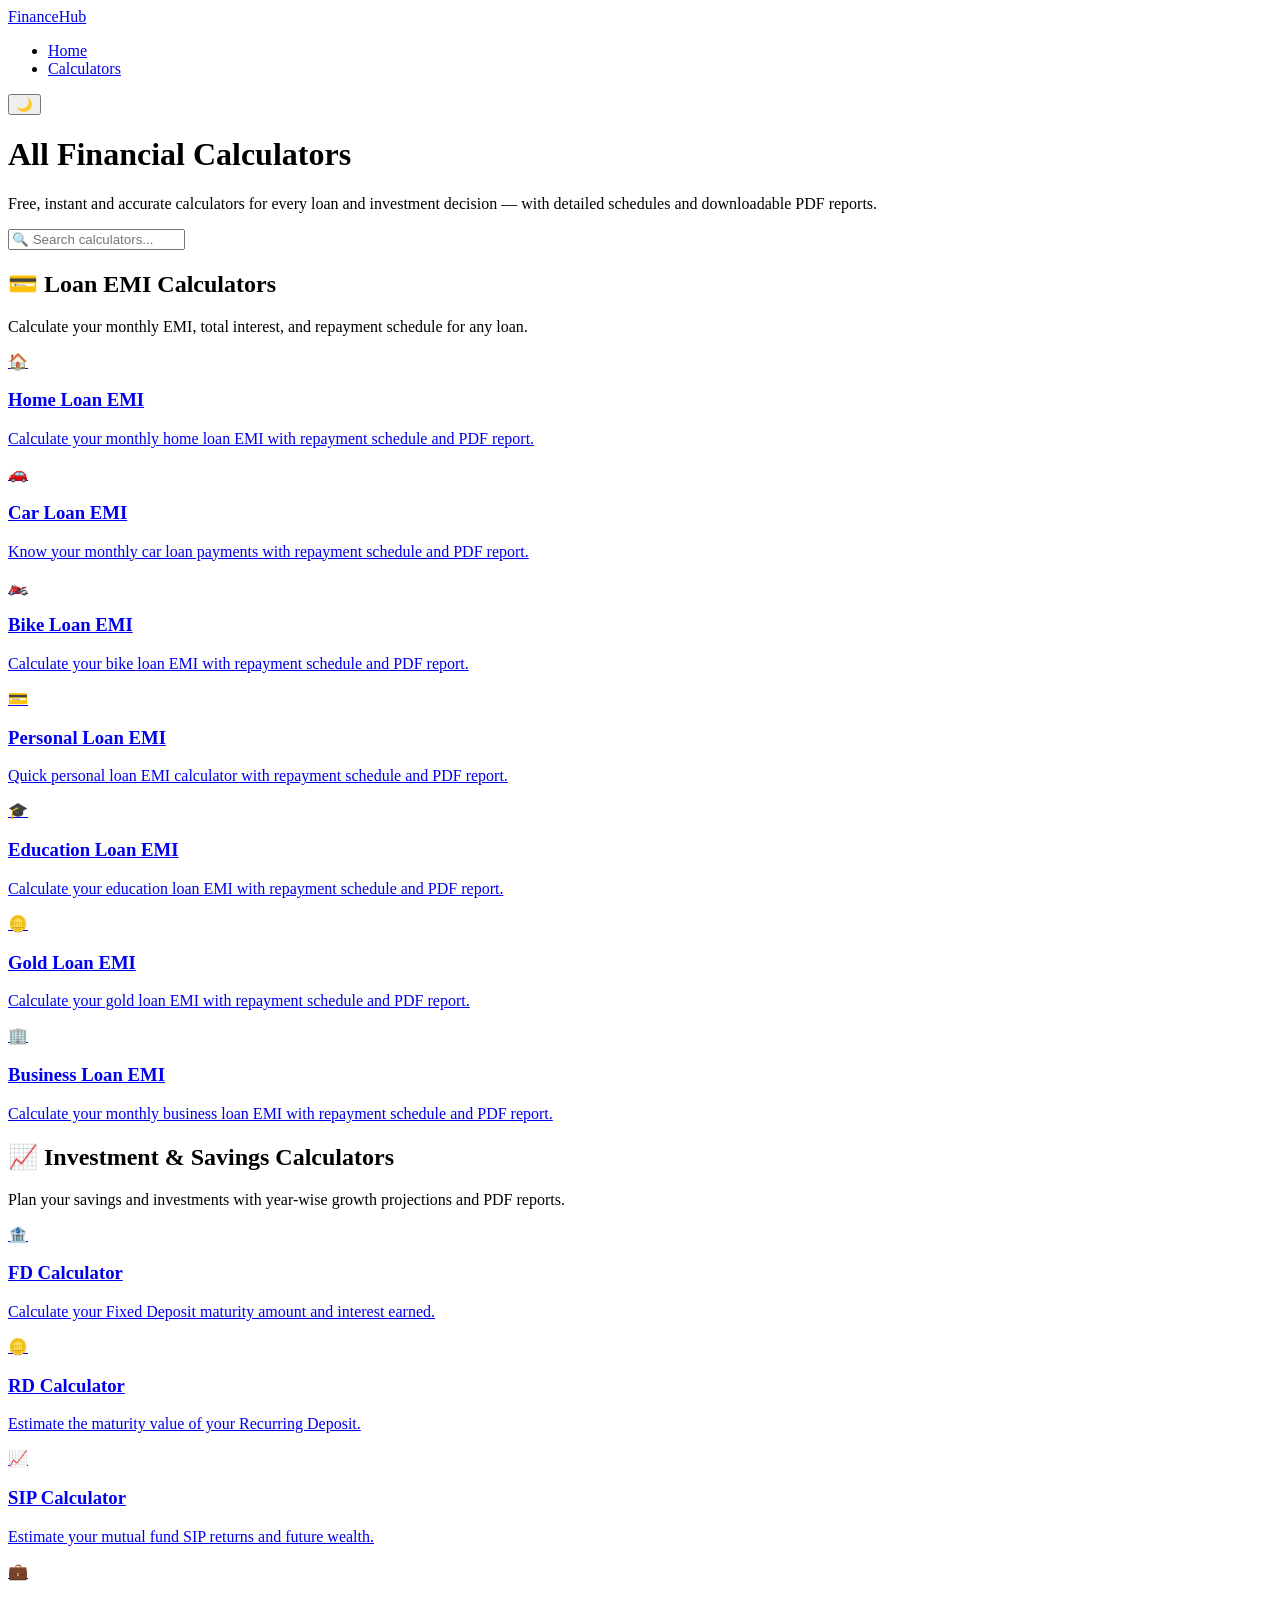
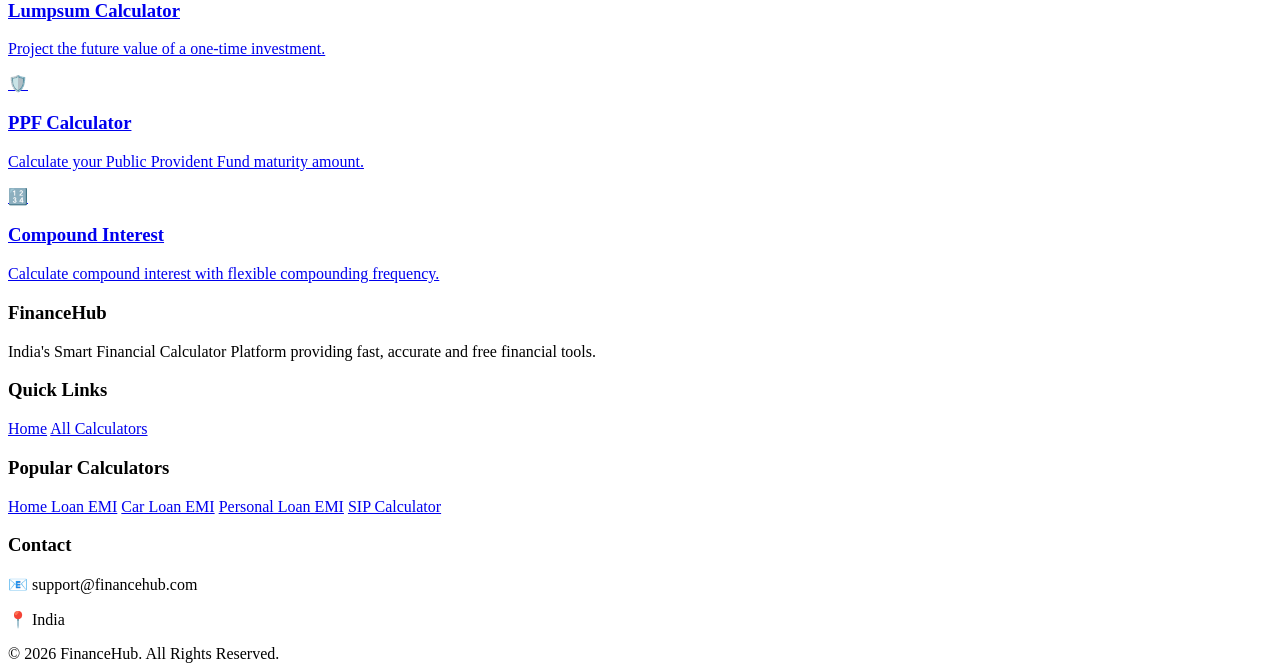
==== calculators.html @ 059f10df "Add files via upload" ====
<!DOCTYPE html>
<html lang="en">

<head>
    <meta charset="UTF-8">
    <meta name="viewport" content="width=device-width, initial-scale=1.0">

    <title>All Financial Calculators | FinanceHub</title>
    <meta name="description" content="Browse all FinanceHub calculators — loan EMI calculators and investment calculators like FD, RD, SIP, Lumpsum, PPF and Compound Interest.">

    <link rel="stylesheet" href="css/style.css">
</head>

<body>

    <!-- =========================================
         NAVIGATION
    ========================================== -->
    <nav class="navbar">
        <div class="nav-container">
            <a href="index.html" class="logo">Finance<span>Hub</span></a>
            <ul class="nav-links">
                <li><a href="index.html">Home</a></li>
                <li><a href="calculators.html">Calculators</a></li>
            </ul>
            <button id="themeToggle" class="theme-btn" aria-label="Toggle dark mode">🌙</button>
        </div>
    </nav>

    <main>

        <div class="calculator-directory">

            <div class="directory-header">
                <h1>All Financial Calculators</h1>
                <p>Free, instant and accurate calculators for every loan and investment decision — with detailed schedules and downloadable PDF reports.</p>
            </div>

            <div class="search-container">
                <input type="text" id="calculatorSearch" placeholder="🔍 Search calculators...">
            </div>

            <!-- LOAN CALCULATORS -->
            <div class="category-heading">
                <h2>💳 Loan EMI Calculators</h2>
                <p>Calculate your monthly EMI, total interest, and repayment schedule for any loan.</p>
            </div>

            <div class="calculator-grid">

                <a class="calculator-card directory-card glass-card" data-name="home loan emi calculator" href="calculators/home-loan.html">
                    <div class="icon">🏠</div>
                    <h3>Home Loan EMI</h3>
                    <p>Calculate your monthly home loan EMI with repayment schedule and PDF report.</p>
                </a>

                <a class="calculator-card directory-card glass-card" data-name="car loan emi calculator" href="calculators/car-loan.html">
                    <div class="icon">🚗</div>
                    <h3>Car Loan EMI</h3>
                    <p>Know your monthly car loan payments with repayment schedule and PDF report.</p>
                </a>

                <a class="calculator-card directory-card glass-card" data-name="bike loan emi calculator" href="calculators/bike-loan.html">
                    <div class="icon">🏍️</div>
                    <h3>Bike Loan EMI</h3>
                    <p>Calculate your bike loan EMI with repayment schedule and PDF report.</p>
                </a>

                <a class="calculator-card directory-card glass-card" data-name="personal loan emi calculator" href="calculators/personal-loan.html">
                    <div class="icon">💳</div>
                    <h3>Personal Loan EMI</h3>
                    <p>Quick personal loan EMI calculator with repayment schedule and PDF report.</p>
                </a>

                <a class="calculator-card directory-card glass-card" data-name="education loan emi calculator" href="calculators/education-loan.html">
                    <div class="icon">🎓</div>
                    <h3>Education Loan EMI</h3>
                    <p>Calculate your education loan EMI with repayment schedule and PDF report.</p>
                </a>

                <a class="calculator-card directory-card glass-card" data-name="gold loan emi calculator" href="calculators/gold-loan.html">
                    <div class="icon">🪙</div>
                    <h3>Gold Loan EMI</h3>
                    <p>Calculate your gold loan EMI with repayment schedule and PDF report.</p>
                </a>

                <a class="calculator-card directory-card glass-card" data-name="business loan emi calculator" href="calculators/business-loan.html">
                    <div class="icon">🏢</div>
                    <h3>Business Loan EMI</h3>
                    <p>Calculate your monthly business loan EMI with repayment schedule and PDF report.</p>
                </a>

            </div>

            <!-- INVESTMENT CALCULATORS -->
            <div class="category-heading">
                <h2>📈 Investment & Savings Calculators</h2>
                <p>Plan your savings and investments with year-wise growth projections and PDF reports.</p>
            </div>

            <div class="calculator-grid">

                <a class="calculator-card directory-card glass-card" data-name="fd calculator fixed deposit" href="calculators/fd-calculator.html">
                    <div class="icon">🏦</div>
                    <h3>FD Calculator</h3>
                    <p>Calculate your Fixed Deposit maturity amount and interest earned.</p>
                </a>

                <a class="calculator-card directory-card glass-card" data-name="rd calculator recurring deposit" href="calculators/rd-calculator.html">
                    <div class="icon">🪙</div>
                    <h3>RD Calculator</h3>
                    <p>Estimate the maturity value of your Recurring Deposit.</p>
                </a>

                <a class="calculator-card directory-card glass-card" data-name="sip calculator mutual fund" href="calculators/sip-calculator.html">
                    <div class="icon">📈</div>
                    <h3>SIP Calculator</h3>
                    <p>Estimate your mutual fund SIP returns and future wealth.</p>
                </a>

                <a class="calculator-card directory-card glass-card" data-name="lumpsum calculator investment" href="calculators/lumpsum-calculator.html">
                    <div class="icon">💼</div>
                    <h3>Lumpsum Calculator</h3>
                    <p>Project the future value of a one-time investment.</p>
                </a>

                <a class="calculator-card directory-card glass-card" data-name="ppf calculator public provident fund" href="calculators/ppf-calculator.html">
                    <div class="icon">🛡️</div>
                    <h3>PPF Calculator</h3>
                    <p>Calculate your Public Provident Fund maturity amount.</p>
                </a>

                <a class="calculator-card directory-card glass-card" data-name="compound interest calculator" href="calculators/compound-interest-calculator.html">
                    <div class="icon">🔢</div>
                    <h3>Compound Interest</h3>
                    <p>Calculate compound interest with flexible compounding frequency.</p>
                </a>

            </div>

        </div>

    </main>

    <!-- =========================================
         FOOTER
    ========================================== -->
    <footer class="footer">

        <div class="footer-grid">

            <div class="footer-column">
                <h3>FinanceHub</h3>
                <p>
                    India's Smart Financial Calculator Platform providing fast,
                    accurate and free financial tools.
                </p>
            </div>

            <div class="footer-column">
                <h3>Quick Links</h3>

                <a href="index.html">Home</a>
                <a href="calculators.html">All Calculators</a>
            </div>

            <div class="footer-column">
                <h3>Popular Calculators</h3>

                <a href="calculators/home-loan.html">Home Loan EMI</a>
                <a href="calculators/car-loan.html">Car Loan EMI</a>
                <a href="calculators/personal-loan.html">Personal Loan EMI</a>
                <a href="calculators/sip-calculator.html">SIP Calculator</a>
            </div>

            <div class="footer-column">
                <h3>Contact</h3>

                <p>📧 support@financehub.com</p>
                <p>📍 India</p>
            </div>

        </div>

        <div class="footer-bottom">
            © 2026 FinanceHub. All Rights Reserved.
        </div>

    </footer>
    <script src="js/homepage.js"></script>
    <script src="js/search.js"></script>
    <script src="js/theme.js"></script>
</body>

</html>
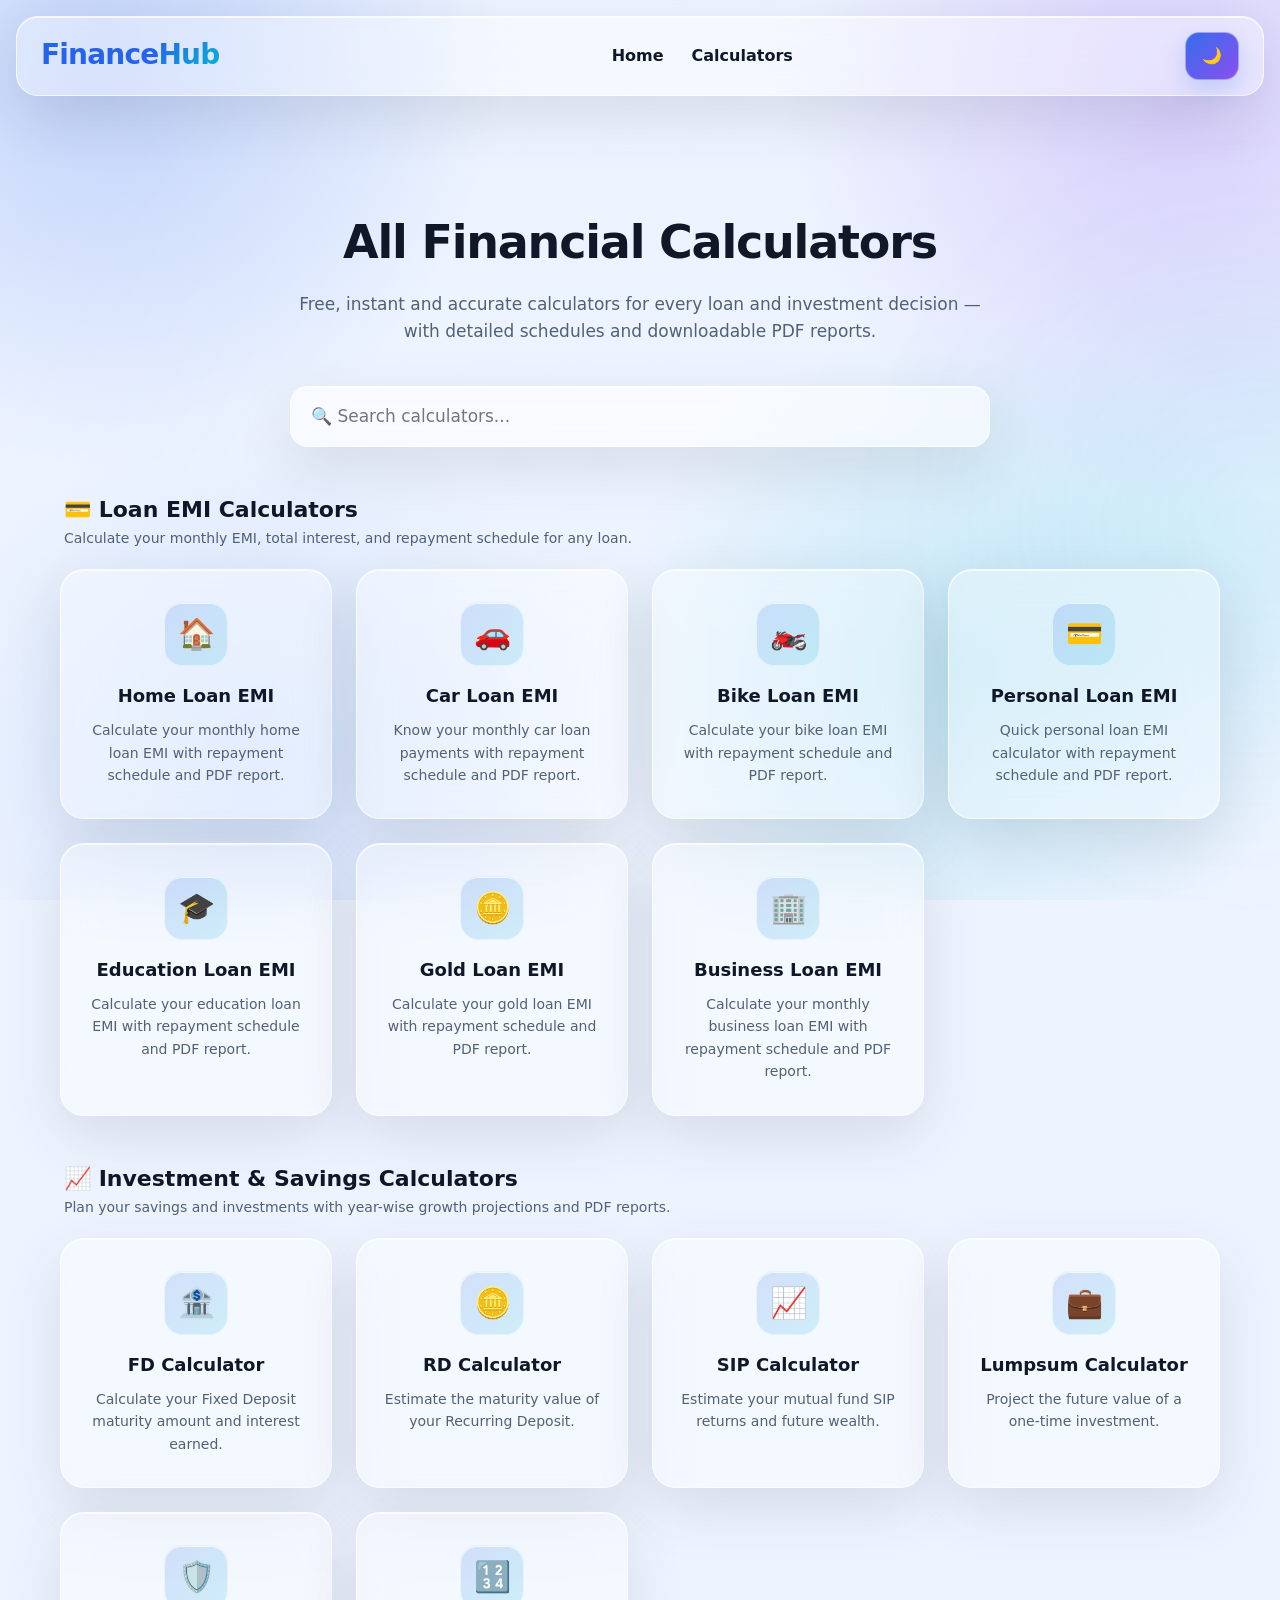
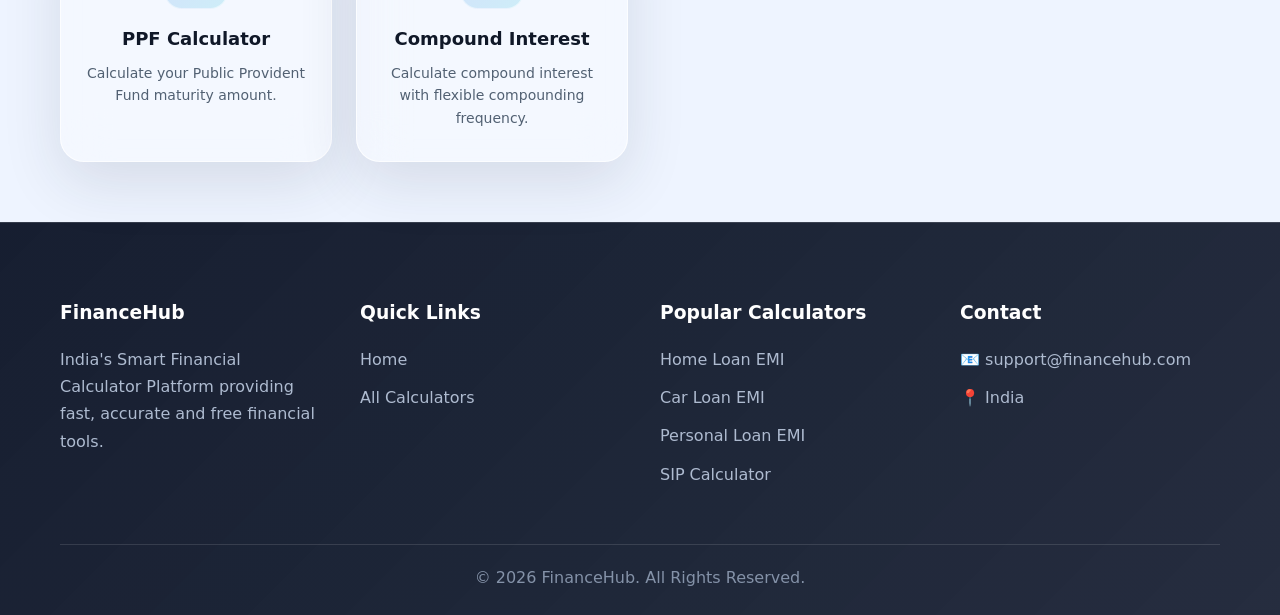
==== commit e29d0f45: "Include Google Ads script in calculators.html Added Google Ads script for monetization." ====
--- a/calculators.html
+++ b/calculators.html
@@ -2,6 +2,8 @@
 <html lang="en">
 
 <head>
+    <script async src="https://pagead2.googlesyndication.com/pagead/js/adsbygoogle.js?client=ca-pub-7634598987290374"
+     crossorigin="anonymous"></script>
     <meta charset="UTF-8">
     <meta name="viewport" content="width=device-width, initial-scale=1.0">
 
--- a/css/style.css
+++ b/css/style.css
@@ -0,0 +1,2076 @@
+/* =========================================================
+   FinanceHub — Complete Liquid Glass Design System
+   Replace your existing css/style.css with this file.
+   ========================================================= */
+
+/* =========================
+   1. Design Tokens
+   ========================= */
+:root {
+    --bg-color: #eef4ff;
+    --bg-secondary: #e5efff;
+
+    --text-color: #101828;
+    --text-primary: #101828;
+    --text-secondary: #526173;
+    --muted-text: #667085;
+
+    --card-color: rgba(255, 255, 255, 0.42);
+    --card-strong: rgba(255, 255, 255, 0.62);
+    --card-soft: rgba(255, 255, 255, 0.28);
+
+    --glass-bg: rgba(255, 255, 255, 0.34);
+    --glass-bg-strong: rgba(255, 255, 255, 0.58);
+    --glass-border: rgba(255, 255, 255, 0.72);
+
+    --primary-color: #2563eb;
+    --primary: #2563eb;
+    --primary-hover: #1d4ed8;
+    --secondary: #06b6d4;
+    --accent: #7c3aed;
+
+    --border-color: rgba(148, 163, 184, 0.24);
+
+    --bs-color:
+        0 20px 60px rgba(31, 41, 55, 0.10),
+        inset 0 1px 0 rgba(255, 255, 255, 0.70);
+
+    --glass-shadow:
+        0 20px 60px rgba(31, 41, 55, 0.12),
+        inset 0 1px 0 rgba(255, 255, 255, 0.70);
+
+    --glass-blur: blur(24px);
+
+    --radius-sm: 12px;
+    --radius-md: 18px;
+    --radius: 24px;
+    --radius-lg: 32px;
+
+    --container-width: 1200px;
+    --transition: 0.3s ease;
+}
+
+/* =========================
+   2. Dark Theme
+   Works with .dark on body/root
+   ========================= */
+.dark {
+    --bg-color: #070b17;
+    --bg-secondary: #0d1425;
+
+    --text-color: #f8fafc;
+    --text-primary: #f8fafc;
+    --text-secondary: #c4cedd;
+    --muted-text: #98a6ba;
+
+    --card-color: rgba(20, 28, 47, 0.54);
+    --card-strong: rgba(30, 41, 67, 0.70);
+    --card-soft: rgba(30, 41, 67, 0.42);
+
+    --glass-bg: rgba(24, 34, 56, 0.48);
+    --glass-bg-strong: rgba(31, 43, 70, 0.68);
+    --glass-border: rgba(148, 163, 184, 0.20);
+
+    --border-color: rgba(148, 163, 184, 0.20);
+
+    --bs-color:
+        0 24px 70px rgba(0, 0, 0, 0.34),
+        inset 0 1px 0 rgba(255, 255, 255, 0.06);
+
+    --glass-shadow:
+        0 24px 70px rgba(0, 0, 0, 0.34),
+        inset 0 1px 0 rgba(255, 255, 255, 0.06);
+}
+
+/* =========================
+   3. Reset
+   ========================= */
+* {
+    margin: 0;
+    padding: 0;
+    box-sizing: border-box;
+}
+
+html {
+    scroll-behavior: smooth;
+}
+
+body {
+    min-height: 100vh;
+    overflow-x: hidden;
+    color: var(--text-color);
+    font-family: Inter, ui-sans-serif, system-ui, -apple-system, BlinkMacSystemFont,
+        "Segoe UI", sans-serif;
+    line-height: 1.6;
+
+    background:
+        radial-gradient(circle at 8% 8%, rgba(37, 99, 235, 0.24), transparent 28%),
+        radial-gradient(circle at 92% 12%, rgba(124, 58, 237, 0.20), transparent 28%),
+        radial-gradient(circle at 75% 75%, rgba(6, 182, 212, 0.18), transparent 30%),
+        radial-gradient(circle at 20% 85%, rgba(59, 130, 246, 0.14), transparent 28%),
+        var(--bg-color);
+
+    background-attachment: fixed;
+    transition:
+        background 0.4s ease,
+        color 0.3s ease;
+}
+
+body::before {
+    content: "";
+    position: fixed;
+    inset: 0;
+    z-index: -2;
+    pointer-events: none;
+    background:
+        linear-gradient(
+            120deg,
+            rgba(255, 255, 255, 0.08),
+            transparent 35%,
+            rgba(255, 255, 255, 0.05)
+        );
+}
+
+body::after {
+    content: "";
+    position: fixed;
+    width: 420px;
+    height: 420px;
+    right: -180px;
+    top: 35%;
+    z-index: -1;
+    pointer-events: none;
+    border-radius: 50%;
+    background: rgba(6, 182, 212, 0.10);
+    filter: blur(100px);
+}
+
+/* =========================
+   4. Shared Glass Utility
+   ========================= */
+.glass,
+.navbar,
+.card,
+.feature-card,
+.stat-card,
+.testimonial-card,
+.content,
+.bank,
+.calculator-form,
+.result-card,
+.result-box,
+.calculator-card,
+.schedule-section,
+.faq-item {
+    background: var(--glass-bg);
+    border: 1px solid var(--glass-border);
+    box-shadow: var(--glass-shadow);
+    backdrop-filter: var(--glass-blur);
+    -webkit-backdrop-filter: var(--glass-blur);
+}
+
+.glass {
+    border-radius: var(--radius);
+}
+
+a,
+button,
+input,
+select {
+    font: inherit;
+}
+
+button {
+    cursor: pointer;
+}
+
+::selection {
+    background: rgba(37, 99, 235, 0.25);
+}
+
+/* =========================
+   5. Navigation
+   ========================= */
+.navbar {
+    position: sticky;
+    top: 16px;
+    z-index: 1000;
+
+    width: min(calc(100% - 32px), 1400px);
+    margin: 16px auto 0;
+    padding: 15px 24px;
+
+    display: flex;
+    align-items: center;
+    justify-content: space-between;
+    gap: 24px;
+
+    border-radius: 22px;
+}
+
+.logo {
+    color: var(--primary-color);
+    font-size: 28px;
+    font-weight: 800;
+    letter-spacing: -0.8px;
+    text-decoration: none;
+    white-space: nowrap;
+}
+
+.menu {
+    display: flex;
+    align-items: center;
+    gap: 28px;
+    list-style: none;
+}
+
+.menu a {
+    position: relative;
+    color: var(--text-color);
+    text-decoration: none;
+    font-weight: 600;
+    transition: color var(--transition);
+}
+
+.menu a::after {
+    content: "";
+    position: absolute;
+    left: 0;
+    bottom: -6px;
+    width: 0;
+    height: 2px;
+    border-radius: 10px;
+    background: linear-gradient(90deg, var(--primary), var(--secondary));
+    transition: width var(--transition);
+}
+
+.menu a:hover {
+    color: var(--primary);
+}
+
+.menu a:hover::after {
+    width: 100%;
+}
+
+.theme-btn {
+    border: 1px solid rgba(255, 255, 255, 0.42);
+    border-radius: 14px;
+    padding: 10px 16px;
+
+    color: #fff;
+    background: linear-gradient(
+        135deg,
+        rgba(37, 99, 235, 0.92),
+        rgba(124, 58, 237, 0.88)
+    );
+
+    box-shadow: 0 10px 25px rgba(37, 99, 235, 0.20);
+    transition:
+        transform var(--transition),
+        box-shadow var(--transition);
+}
+
+.theme-btn:hover {
+    transform: translateY(-2px);
+    box-shadow: 0 14px 30px rgba(37, 99, 235, 0.28);
+}
+
+/* =========================
+   6. Hero
+   ========================= */
+.hero {
+    position: relative;
+    min-height: 90vh;
+    padding: 80px 24px;
+
+    display: flex;
+    align-items: center;
+    justify-content: center;
+    text-align: center;
+
+    overflow: hidden;
+}
+
+.hero-content {
+    position: relative;
+    z-index: 3;
+    width: min(900px, 100%);
+}
+
+.hero h1 {
+    margin-bottom: 22px;
+    font-size: clamp(42px, 6vw, 72px);
+    line-height: 1.08;
+    letter-spacing: -2.5px;
+    font-weight: 850;
+}
+
+.hero h1 span {
+    background: linear-gradient(
+        135deg,
+        var(--primary),
+        var(--secondary),
+        var(--accent)
+    );
+    -webkit-background-clip: text;
+    background-clip: text;
+    color: transparent;
+}
+
+.hero p {
+    max-width: 760px;
+    margin: 0 auto 38px;
+    color: var(--text-secondary);
+    font-size: clamp(18px, 2vw, 22px);
+}
+
+.hero-buttons {
+    display: flex;
+    align-items: center;
+    justify-content: center;
+    gap: 16px;
+    flex-wrap: wrap;
+}
+
+.primary-btn,
+.secondary-btn,
+.cta-button {
+    border-radius: 16px;
+    font-weight: 700;
+    text-decoration: none;
+    transition:
+        transform var(--transition),
+        box-shadow var(--transition),
+        background var(--transition);
+}
+
+.primary-btn {
+    padding: 15px 30px;
+    color: #fff;
+    border: 1px solid rgba(255, 255, 255, 0.35);
+    background: linear-gradient(
+        135deg,
+        rgba(37, 99, 235, 0.95),
+        rgba(6, 182, 212, 0.90)
+    );
+    box-shadow: 0 15px 35px rgba(37, 99, 235, 0.24);
+}
+
+.primary-btn:hover {
+    transform: translateY(-4px);
+    box-shadow: 0 20px 42px rgba(37, 99, 235, 0.32);
+}
+
+.secondary-btn {
+    padding: 14px 30px;
+    color: var(--primary);
+    border: 1px solid rgba(37, 99, 235, 0.35);
+    background: rgba(255, 255, 255, 0.22);
+    backdrop-filter: blur(14px);
+    -webkit-backdrop-filter: blur(14px);
+}
+
+.secondary-btn:hover {
+    transform: translateY(-4px);
+    color: #fff;
+    background: rgba(37, 99, 235, 0.85);
+    box-shadow: 0 15px 35px rgba(37, 99, 235, 0.22);
+}
+
+/* Hero floating blobs */
+.background {
+    position: absolute;
+    inset: 0;
+    z-index: 0;
+    pointer-events: none;
+}
+
+.blob {
+    position: absolute;
+    width: 380px;
+    height: 380px;
+    border-radius: 50%;
+    filter: blur(85px);
+    opacity: 0.55;
+    animation: float 9s ease-in-out infinite;
+}
+
+.blob1 {
+    top: -130px;
+    left: -100px;
+    background: #3b82f6;
+}
+
+.blob2 {
+    right: -110px;
+    bottom: -140px;
+    background: #06b6d4;
+    animation-delay: 3s;
+}
+
+@keyframes float {
+    0%, 100% {
+        transform: translate3d(0, 0, 0) scale(1);
+    }
+
+    50% {
+        transform: translate3d(0, 35px, 0) scale(1.08);
+    }
+}
+
+.scroll-indicator {
+    margin-top: 55px;
+    color: var(--muted-text);
+    font-size: 18px;
+    animation: bounce 1.6s infinite;
+}
+
+@keyframes bounce {
+    0%, 100% {
+        transform: translateY(0);
+    }
+
+    50% {
+        transform: translateY(9px);
+    }
+}
+
+/* =========================
+   7. Common Sections
+   ========================= */
+.calculators,
+.trusted,
+.features,
+.process,
+.stats,
+.testimonials,
+.faq {
+    position: relative;
+    padding: 100px 60px;
+    background: transparent;
+}
+
+.section-title {
+    max-width: 720px;
+    margin: 0 auto 55px;
+    text-align: center;
+}
+
+.section-title h2,
+.calculators h2,
+.trusted h2 {
+    margin-bottom: 15px;
+    font-size: clamp(32px, 4vw, 46px);
+    line-height: 1.15;
+    letter-spacing: -1px;
+}
+
+.section-title p {
+    color: var(--text-secondary);
+    font-size: 18px;
+}
+
+/* =========================
+   8. Popular Calculators
+   ========================= */
+.calculators h2,
+.trusted h2 {
+    text-align: center;
+}
+
+.calculator-grid {
+    width: min(var(--container-width), 100%);
+    margin: 0 auto;
+    display: grid;
+    grid-template-columns: repeat(4, 1fr);
+    gap: 24px;
+}
+
+.card {
+    position: relative;
+    padding: 32px 26px;
+    border-radius: var(--radius);
+    text-align: center;
+    overflow: hidden;
+    transition:
+        transform var(--transition),
+        box-shadow var(--transition),
+        background var(--transition);
+}
+
+.card::before,
+.feature-card::before,
+.stat-card::before,
+.testimonial-card::before,
+.calculator-form::before,
+.result-card::before {
+    content: "";
+    position: absolute;
+    inset: 0;
+    pointer-events: none;
+    background: linear-gradient(
+        120deg,
+        rgba(255, 255, 255, 0.20),
+        transparent 45%,
+        rgba(255, 255, 255, 0.08)
+    );
+}
+
+.card:hover {
+    transform: translateY(-9px);
+    box-shadow:
+        0 25px 55px rgba(31, 41, 55, 0.15),
+        inset 0 1px 0 rgba(255, 255, 255, 0.80);
+}
+
+.icon {
+    position: relative;
+    z-index: 1;
+    display: grid;
+    place-items: center;
+    width: 72px;
+    height: 72px;
+    margin: 0 auto 20px;
+    border-radius: 22px;
+    font-size: 38px;
+    background: rgba(255, 255, 255, 0.28);
+    border: 1px solid rgba(255, 255, 255, 0.50);
+    box-shadow: inset 0 1px 0 rgba(255, 255, 255, 0.70);
+}
+
+.card h3,
+.card p,
+.card a {
+    position: relative;
+    z-index: 1;
+}
+
+.card h3 {
+    margin-bottom: 8px;
+}
+
+.card p {
+    color: var(--text-secondary);
+}
+
+/* =========================
+   9. Trusted Banks
+   ========================= */
+.trusted {
+    text-align: center;
+}
+
+.marquee {
+    width: 100%;
+    overflow: hidden;
+    mask-image: linear-gradient(
+        90deg,
+        transparent,
+        #000 8%,
+        #000 92%,
+        transparent
+    );
+}
+
+.marquee-track {
+    display: flex;
+    width: max-content;
+    gap: 24px;
+    animation: marquee 35s linear infinite;
+}
+
+.bank {
+    min-width: 190px;
+    padding: 18px 28px;
+    border-radius: 18px;
+    font-size: 21px;
+    font-weight: 750;
+    white-space: nowrap;
+}
+
+@keyframes marquee {
+    from {
+        transform: translateX(0);
+    }
+
+    to {
+        transform: translateX(-50%);
+    }
+}
+
+/* =========================
+   10. Features
+   ========================= */
+.feature-grid {
+    width: min(1000px, 100%);
+    margin: auto;
+    display: grid;
+    grid-template-columns: repeat(2, 1fr);
+    gap: 24px;
+}
+
+.feature-card {
+    position: relative;
+    padding: 35px;
+    border-radius: var(--radius);
+    text-align: center;
+    overflow: hidden;
+    transition:
+        transform var(--transition),
+        box-shadow var(--transition);
+}
+
+.feature-card:hover {
+    transform: translateY(-7px) scale(1.01);
+}
+
+.feature-icon {
+    position: relative;
+    z-index: 1;
+    margin-bottom: 16px;
+    font-size: 48px;
+}
+
+.feature-card h3,
+.feature-card p {
+    position: relative;
+    z-index: 1;
+}
+
+.feature-card p {
+    color: var(--text-secondary);
+}
+
+/* =========================
+   11. Process Timeline
+   ========================= */
+.timeline {
+    position: relative;
+    width: min(850px, 100%);
+    margin: 60px auto 0;
+}
+
+.timeline::before {
+    content: "";
+    position: absolute;
+    left: 25px;
+    top: 0;
+    width: 3px;
+    height: 100%;
+    border-radius: 10px;
+    background: linear-gradient(
+        180deg,
+        var(--primary),
+        var(--secondary),
+        var(--accent)
+    );
+}
+
+.timeline-item {
+    position: relative;
+    display: flex;
+    gap: 25px;
+    margin-bottom: 40px;
+}
+
+.circle {
+    position: relative;
+    z-index: 2;
+    flex: 0 0 52px;
+    width: 52px;
+    height: 52px;
+
+    display: flex;
+    align-items: center;
+    justify-content: center;
+
+    border-radius: 50%;
+    color: #fff;
+    font-weight: 800;
+
+    background: linear-gradient(135deg, var(--primary), var(--secondary));
+    border: 2px solid rgba(255, 255, 255, 0.65);
+    box-shadow: 0 10px 25px rgba(37, 99, 235, 0.22);
+}
+
+.content {
+    position: relative;
+    flex: 1;
+    padding: 25px;
+    border-radius: var(--radius-md);
+}
+
+.content h3 {
+    margin-bottom: 8px;
+}
+
+.content p {
+    color: var(--text-secondary);
+}
+
+/* =========================
+   12. Statistics
+   ========================= */
+.stats-grid {
+    width: min(var(--container-width), 100%);
+    margin: 55px auto 0;
+    display: grid;
+    grid-template-columns: repeat(4, 1fr);
+    gap: 24px;
+}
+
+.stat-card {
+    position: relative;
+    padding: 35px 25px;
+    border-radius: var(--radius);
+    text-align: center;
+    overflow: hidden;
+}
+
+.stat-card h3 {
+    position: relative;
+    z-index: 1;
+    margin-bottom: 8px;
+    color: var(--primary);
+    font-size: 44px;
+}
+
+.stat-card p {
+    position: relative;
+    z-index: 1;
+    color: var(--text-secondary);
+}
+
+/* =========================
+   13. Testimonials
+   ========================= */
+.testimonial-grid {
+    width: min(1100px, 100%);
+    margin: 55px auto 0;
+    display: grid;
+    grid-template-columns: repeat(3, 1fr);
+    gap: 24px;
+}
+
+.testimonial-card {
+    position: relative;
+    padding: 32px;
+    border-radius: var(--radius);
+    overflow: hidden;
+    transition:
+        transform var(--transition),
+        box-shadow var(--transition);
+}
+
+.testimonial-card:hover {
+    transform: translateY(-8px);
+}
+
+.stars {
+    margin-bottom: 16px;
+    color: #f59e0b;
+    font-size: 21px;
+}
+
+.testimonial-card p {
+    margin-bottom: 20px;
+    color: var(--text-secondary);
+    line-height: 1.7;
+}
+
+.testimonial-card h4 {
+    color: var(--primary);
+}
+
+/* =========================
+   14. FAQ
+   ========================= */
+.faq-container {
+    width: min(850px, 100%);
+    margin: 55px auto 0;
+}
+
+.faq-item {
+    margin-bottom: 16px;
+    border-radius: 18px;
+    overflow: hidden;
+}
+
+.faq-question {
+    width: 100%;
+    padding: 20px 22px;
+
+    display: flex;
+    align-items: center;
+    justify-content: space-between;
+
+    color: var(--text-color);
+    text-align: left;
+    font-weight: 700;
+
+    border: none;
+    background: rgba(255, 255, 255, 0.18);
+    transition: background var(--transition);
+}
+
+.faq-question:hover {
+    background: rgba(255, 255, 255, 0.30);
+}
+
+.faq-answer {
+    max-height: 0;
+    overflow: hidden;
+    background: rgba(255, 255, 255, 0.10);
+    transition: max-height 0.45s ease;
+}
+
+.faq-answer p {
+    padding: 20px 22px;
+    color: var(--text-secondary);
+}
+
+/* =========================
+   15. CTA
+   ========================= */
+.cta {
+    position: relative;
+    padding: 110px 40px;
+    text-align: center;
+    color: #fff;
+    overflow: hidden;
+
+    background:
+        radial-gradient(circle at 20% 20%, rgba(255,255,255,.16), transparent 25%),
+        radial-gradient(circle at 80% 80%, rgba(255,255,255,.12), transparent 25%),
+        linear-gradient(135deg, #2563eb, #06b6d4, #7c3aed);
+}
+
+.cta::before {
+    content: "";
+    position: absolute;
+    width: 280px;
+    height: 280px;
+    left: 5%;
+    top: -130px;
+    border-radius: 50%;
+    background: rgba(255,255,255,.12);
+    filter: blur(30px);
+}
+
+.cta-content {
+    position: relative;
+    z-index: 1;
+    width: min(720px, 100%);
+    margin: auto;
+}
+
+.cta h2 {
+    margin-bottom: 18px;
+    font-size: clamp(36px, 5vw, 52px);
+    line-height: 1.1;
+}
+
+.cta p {
+    margin-bottom: 34px;
+    font-size: 19px;
+    line-height: 1.7;
+}
+
+.cta-button {
+    display: inline-block;
+    padding: 16px 34px;
+    color: var(--primary);
+    background: rgba(255, 255, 255, 0.92);
+    box-shadow: 0 15px 35px rgba(0, 0, 0, 0.16);
+}
+
+.cta-button:hover {
+    transform: translateY(-4px);
+    box-shadow: 0 20px 45px rgba(0, 0, 0, 0.22);
+}
+
+/* =========================
+   16. Footer
+   ========================= */
+.footer {
+    padding: 75px 60px 25px;
+    color: #e2e8f0;
+    background:
+        linear-gradient(
+            135deg,
+            rgba(15, 23, 42, 0.97),
+            rgba(15, 23, 42, 0.90)
+        );
+    border-top: 1px solid rgba(255,255,255,.12);
+}
+
+.footer-grid {
+    width: min(var(--container-width), 100%);
+    margin: auto;
+    display: grid;
+    grid-template-columns: repeat(4, 1fr);
+    gap: 40px;
+}
+
+.footer-column h3 {
+    margin-bottom: 18px;
+    color: #fff;
+}
+
+.footer-column p,
+.footer-column a {
+    display: block;
+    margin-bottom: 11px;
+    color: #aebbd0;
+    text-decoration: none;
+    line-height: 1.7;
+    transition: color var(--transition);
+}
+
+.footer-column a:hover {
+    color: #67e8f9;
+}
+
+.footer-bottom {
+    width: min(var(--container-width), 100%);
+    margin: 45px auto 0;
+    padding-top: 20px;
+    text-align: center;
+    color: #8492a8;
+    border-top: 1px solid rgba(255, 255, 255, 0.12);
+}
+
+/* =========================
+   17. Calculator Directory/Page
+   ========================= */
+.calculator-page {
+    width: min(var(--container-width), 100%);
+    margin: auto;
+    padding: 85px 20px;
+}
+
+.calculator-page > h1 {
+    margin-bottom: 10px;
+    text-align: center;
+    font-size: clamp(36px, 5vw, 52px);
+    letter-spacing: -1.5px;
+}
+
+.calculator-page > p {
+    max-width: 750px;
+    margin: 0 auto 45px;
+    color: var(--text-secondary);
+    text-align: center;
+    font-size: 18px;
+}
+
+.calculator-container {
+    position: relative;
+    display: grid;
+    grid-template-columns: 1fr 1fr;
+    gap: 28px;
+    padding: 28px;
+    border-radius: var(--radius-lg);
+
+    background: rgba(255, 255, 255, 0.16);
+    border: 1px solid var(--glass-border);
+    box-shadow: var(--glass-shadow);
+    backdrop-filter: var(--glass-blur);
+    -webkit-backdrop-filter: var(--glass-blur);
+}
+
+.calculator-form,
+.result-card {
+    position: relative;
+    padding: 32px;
+    border-radius: var(--radius);
+    overflow: hidden;
+}
+
+.calculator-form h2,
+.result-card h2 {
+    position: relative;
+    z-index: 1;
+    margin-bottom: 25px;
+}
+
+/* =========================
+   18. Calculator Inputs
+   ========================= */
+.input-group {
+    position: relative;
+    margin-bottom: 22px;
+}
+
+.input-group label,
+.calculator-form label {
+    position: relative;
+    z-index: 1;
+    display: block;
+    margin-bottom: 9px;
+    color: var(--text-primary);
+    font-weight: 700;
+}
+
+.input-group input,
+.input-group select,
+.calculator-form input,
+.calculator-form select {
+    width: 100%;
+    padding: 15px 17px;
+
+    color: var(--text-color);
+    font-size: 17px;
+
+    border: 1px solid rgba(148, 163, 184, 0.30);
+    border-radius: 15px;
+    outline: none;
+
+    background: rgba(255, 255, 255, 0.28);
+
+    backdrop-filter: blur(10px);
+    -webkit-backdrop-filter: blur(10px);
+
+    transition:
+        border-color var(--transition),
+        box-shadow var(--transition),
+        background var(--transition);
+}
+
+.dark .input-group input,
+.dark .input-group select,
+.dark .calculator-form input,
+.dark .calculator-form select {
+    background: rgba(15, 23, 42, 0.40);
+}
+
+.input-group input::placeholder,
+.calculator-form input::placeholder {
+    color: var(--muted-text);
+}
+
+.input-group input:focus,
+.input-group select:focus,
+.calculator-form input:focus,
+.calculator-form select:focus {
+    border-color: rgba(37, 99, 235, 0.70);
+    background: rgba(255, 255, 255, 0.42);
+    box-shadow:
+        0 0 0 4px rgba(37, 99, 235, 0.10),
+        0 10px 25px rgba(37, 99, 235, 0.08);
+}
+
+.dark .input-group input:focus,
+.dark .input-group select:focus,
+.dark .calculator-form input:focus,
+.dark .calculator-form select:focus {
+    background: rgba(30, 41, 59, 0.55);
+}
+
+.calculator-form button {
+    width: 100%;
+    margin-top: 8px;
+    padding: 16px 20px;
+
+    color: #fff;
+    border: 1px solid rgba(255, 255, 255, 0.38);
+    border-radius: 15px;
+
+    background: linear-gradient(
+        135deg,
+        rgba(37, 99, 235, 0.95),
+        rgba(6, 182, 212, 0.88)
+    );
+
+    box-shadow: 0 14px 30px rgba(37, 99, 235, 0.20);
+
+    transition:
+        transform var(--transition),
+        box-shadow var(--transition);
+}
+
+.calculator-form button:hover {
+    transform: translateY(-3px);
+    box-shadow: 0 18px 38px rgba(37, 99, 235, 0.28);
+}
+
+/* =========================
+   19. Results
+   ========================= */
+.result-card {
+    min-height: 100%;
+}
+
+.result-box {
+    position: relative;
+    padding: 20px;
+    margin-top: 16px;
+    border-radius: 18px;
+    background: rgba(255, 255, 255, 0.25);
+    transition:
+        transform var(--transition),
+        background var(--transition),
+        box-shadow var(--transition);
+}
+
+.result-box:hover {
+    transform: translateY(-3px);
+    background: rgba(255, 255, 255, 0.36);
+}
+
+.dark .result-box:hover {
+    background: rgba(51, 65, 85, 0.48);
+}
+
+.result-box span {
+    display: block;
+    margin-bottom: 7px;
+    color: var(--text-secondary);
+    font-size: 14px;
+    font-weight: 600;
+}
+
+.result-box h3 {
+    color: var(--primary);
+    font-size: clamp(24px, 3vw, 32px);
+    line-height: 1.2;
+}
+
+.result-item {
+    display: flex;
+    align-items: center;
+    justify-content: space-between;
+    gap: 20px;
+    margin: 18px 0;
+    padding-bottom: 14px;
+    color: var(--text-secondary);
+    border-bottom: 1px solid var(--border-color);
+}
+
+.result-item strong {
+    color: var(--primary);
+}
+
+/* =========================
+   20. Chart
+   ========================= */
+#emiChart {
+    display: block;
+    width: min(350px, 100%) !important;
+    height: auto !important;
+    max-width: 350px;
+    margin: 35px auto 0;
+}
+
+/* =========================
+   21. Schedule / Table
+   ========================= */
+.schedule-section {
+    position: relative;
+    margin-top: 45px;
+    padding: 28px;
+    border-radius: var(--radius);
+    overflow: hidden;
+}
+
+.table-wrapper {
+    width: 100%;
+    margin-top: 25px;
+    overflow-x: auto;
+    border-radius: 16px;
+}
+
+table {
+    width: 100%;
+    min-width: 650px;
+    border-collapse: collapse;
+    background: rgba(255, 255, 255, 0.16);
+    border-radius: 16px;
+    overflow: hidden;
+}
+
+th {
+    padding: 15px;
+    color: #fff;
+    text-align: center;
+    white-space: nowrap;
+    background: linear-gradient(135deg, var(--primary), var(--secondary));
+}
+
+td {
+    padding: 13px;
+    color: var(--text-secondary);
+    text-align: center;
+    border-bottom: 1px solid var(--border-color);
+}
+
+tr {
+    transition: background var(--transition);
+}
+
+tr:hover {
+    background: rgba(255, 255, 255, 0.22);
+}
+
+.dark tr:hover {
+    background: rgba(51, 65, 85, 0.28);
+}
+
+/* =========================
+   22. Error Messages
+   ========================= */
+.error-message {
+    min-height: 20px;
+    margin-top: 10px;
+    color: #dc2626;
+    font-size: 14px;
+    font-weight: 600;
+}
+
+.dark .error-message {
+    color: #fca5a5;
+}
+
+/* =========================
+   23. Calculator Cards
+   ========================= */
+.calculator-card {
+    position: relative;
+    border-radius: var(--radius);
+    overflow: hidden;
+    background: var(--glass-bg);
+}
+
+/* =========================
+   24. Scroll Reveal
+   ========================= */
+.reveal {
+    opacity: 0;
+    transform: translateY(60px);
+    transition:
+        opacity 0.8s ease,
+        transform 0.8s ease;
+}
+
+.reveal.active {
+    opacity: 1;
+    transform: translateY(0);
+}
+
+/* =========================
+   25. Search
+   ========================= */
+.search-container {
+    width: min(700px, 100%);
+    margin: 0 auto 45px;
+}
+
+.search-container input,
+#calculatorSearch {
+    width: 100%;
+    padding: 16px 20px;
+
+    color: var(--text-color);
+    font-size: 17px;
+
+    border: 1px solid var(--glass-border);
+    border-radius: 18px;
+    outline: none;
+
+    background: var(--glass-bg-strong);
+
+    box-shadow: var(--glass-shadow);
+    backdrop-filter: var(--glass-blur);
+    -webkit-backdrop-filter: var(--glass-blur);
+
+    transition:
+        border-color var(--transition),
+        box-shadow var(--transition);
+}
+
+.search-container input:focus,
+#calculatorSearch:focus {
+    border-color: rgba(37, 99, 235, 0.55);
+    box-shadow:
+        0 0 0 4px rgba(37, 99, 235, 0.10),
+        var(--glass-shadow);
+}
+
+/* =========================
+   26. Utility
+   ========================= */
+.hidden {
+    display: none !important;
+}
+
+.no-scroll {
+    overflow: hidden;
+}
+
+/* =========================
+   27. Responsive — Tablet
+   ========================= */
+@media (max-width: 1100px) {
+    .calculator-grid {
+        grid-template-columns: repeat(2, 1fr);
+    }
+
+    .stats-grid {
+        grid-template-columns: repeat(2, 1fr);
+    }
+
+    .footer-grid {
+        grid-template-columns: repeat(2, 1fr);
+    }
+}
+
+/* =========================
+   28. Responsive — Mobile
+   ========================= */
+@media (max-width: 768px) {
+    .navbar {
+        top: 8px;
+        width: calc(100% - 16px);
+        margin-top: 8px;
+        padding: 15px 18px;
+        flex-direction: column;
+        gap: 15px;
+    }
+
+    .logo {
+        font-size: 25px;
+    }
+
+    .menu {
+        width: 100%;
+        justify-content: center;
+        gap: 16px;
+        flex-wrap: wrap;
+    }
+
+    .menu a {
+        font-size: 14px;
+    }
+
+    .hero {
+        min-height: 90vh;
+        padding: 65px 20px;
+    }
+
+    .hero h1 {
+        font-size: 42px;
+        letter-spacing: -1.5px;
+    }
+
+    .hero p {
+        font-size: 17px;
+    }
+
+    .hero-buttons {
+        flex-direction: column;
+        width: 100%;
+    }
+
+    .primary-btn,
+    .secondary-btn {
+        width: min(320px, 100%);
+    }
+
+    .blob {
+        width: 260px;
+        height: 260px;
+        filter: blur(65px);
+    }
+
+    .calculators,
+    .trusted,
+    .features,
+    .process,
+    .stats,
+    .testimonials,
+    .faq {
+        padding: 75px 20px;
+    }
+
+    .calculator-grid,
+    .feature-grid,
+    .testimonial-grid,
+    .stats-grid,
+    .footer-grid {
+        grid-template-columns: 1fr;
+    }
+
+    .calculator-container {
+        grid-template-columns: 1fr;
+        padding: 15px;
+        gap: 18px;
+    }
+
+    .calculator-form,
+    .result-card {
+        padding: 22px;
+    }
+
+    .schedule-section {
+        padding: 20px 15px;
+    }
+
+    .timeline::before {
+        left: 24px;
+    }
+
+    .timeline-item {
+        gap: 18px;
+    }
+
+    .circle {
+        flex-basis: 48px;
+        width: 48px;
+        height: 48px;
+    }
+
+    .content {
+        padding: 20px;
+    }
+
+    .cta {
+        padding: 85px 20px;
+    }
+
+    .cta h2 {
+        font-size: 36px;
+    }
+
+    .footer {
+        padding: 60px 25px 25px;
+    }
+}
+
+/* =========================
+   29. Small Phones
+   ========================= */
+@media (max-width: 480px) {
+    .menu {
+        gap: 10px 14px;
+    }
+
+    .theme-btn {
+        width: 100%;
+    }
+
+    .hero h1 {
+        font-size: 36px;
+    }
+
+    .section-title h2,
+    .calculators h2,
+    .trusted h2 {
+        font-size: 32px;
+    }
+
+    .card,
+    .feature-card,
+    .stat-card,
+    .testimonial-card {
+        padding: 26px 20px;
+    }
+
+    .result-box h3 {
+        font-size: 24px;
+    }
+
+    .result-item {
+        align-items: flex-start;
+        flex-direction: column;
+        gap: 5px;
+    }
+
+    .calculator-page {
+        padding: 60px 14px;
+    }
+
+    .calculator-page > h1 {
+        font-size: 34px;
+    }
+}
+
+/* =========================
+   30. Reduced Motion
+   ========================= */
+@media (prefers-reduced-motion: reduce) {
+    *,
+    *::before,
+    *::after {
+        scroll-behavior: auto !important;
+        animation-duration: 0.01ms !important;
+        animation-iteration-count: 1 !important;
+        transition-duration: 0.01ms !important;
+    }
+}
+
+/* =========================================================
+   31. Calculator Interface — Premium Components
+   (Added to support the upgraded calculator page template)
+   ========================================================= */
+
+/* Nav */
+.nav-container {
+    display: flex;
+    align-items: center;
+    justify-content: space-between;
+    gap: 24px;
+    width: 100%;
+}
+
+.nav-links {
+    display: flex;
+    align-items: center;
+    gap: 28px;
+    list-style: none;
+}
+
+.nav-links a {
+    position: relative;
+    color: var(--text-color);
+    text-decoration: none;
+    font-weight: 600;
+    transition: color var(--transition);
+}
+
+.nav-links a:hover {
+    color: var(--primary);
+}
+
+.logo span {
+    background: linear-gradient(135deg, var(--primary), var(--secondary));
+    -webkit-background-clip: text;
+    background-clip: text;
+    color: transparent;
+}
+
+/* Breadcrumb */
+.breadcrumb {
+    width: min(var(--container-width), 100%);
+    margin: 0 auto;
+    padding: 105px 20px 0;
+    color: var(--muted-text);
+    font-size: 14px;
+}
+
+.breadcrumb a {
+    color: var(--primary);
+    font-weight: 600;
+    text-decoration: none;
+}
+
+/* Generic glass card utility */
+.glass-card {
+    background: var(--glass-bg);
+    border: 1px solid var(--glass-border);
+    box-shadow: var(--glass-shadow);
+    backdrop-filter: var(--glass-blur);
+    -webkit-backdrop-filter: var(--glass-blur);
+    border-radius: var(--radius);
+}
+
+/* Calculator hero header */
+.calculator-header {
+    max-width: 760px;
+    margin: 0 auto 40px;
+    text-align: center;
+}
+
+.calculator-icon {
+    display: inline-flex;
+    align-items: center;
+    justify-content: center;
+    width: 76px;
+    height: 76px;
+    margin: 0 auto 18px;
+    border-radius: 22px;
+    font-size: 36px;
+    background: linear-gradient(135deg, rgba(37, 99, 235, 0.16), rgba(6, 182, 212, 0.16));
+    border: 1px solid var(--glass-border);
+    box-shadow: var(--glass-shadow);
+}
+
+.calculator-header h1 {
+    margin-bottom: 12px;
+    font-size: clamp(32px, 4.5vw, 46px);
+    letter-spacing: -1.2px;
+}
+
+.calculator-header p {
+    color: var(--text-secondary);
+    font-size: 17px;
+}
+
+/* Form header */
+.form-header {
+    position: relative;
+    z-index: 1;
+    margin-bottom: 24px;
+}
+
+.form-header h2 {
+    margin-bottom: 6px;
+    font-size: 22px;
+}
+
+.form-header p {
+    color: var(--text-secondary);
+    font-size: 14px;
+}
+
+/* Input wrapper w/ prefix + suffix */
+.input-wrapper {
+    position: relative;
+    z-index: 1;
+    display: flex;
+    align-items: stretch;
+    overflow: hidden;
+    border: 1px solid rgba(148, 163, 184, 0.30);
+    border-radius: 15px;
+    background: rgba(255, 255, 255, 0.28);
+    backdrop-filter: blur(10px);
+    -webkit-backdrop-filter: blur(10px);
+    transition:
+        border-color var(--transition),
+        box-shadow var(--transition),
+        background var(--transition);
+}
+
+.dark .input-wrapper {
+    background: rgba(15, 23, 42, 0.40);
+}
+
+.input-wrapper:focus-within {
+    border-color: rgba(37, 99, 235, 0.70);
+    background: rgba(255, 255, 255, 0.42);
+    box-shadow:
+        0 0 0 4px rgba(37, 99, 235, 0.10),
+        0 10px 25px rgba(37, 99, 235, 0.08);
+}
+
+.dark .input-wrapper:focus-within {
+    background: rgba(30, 41, 59, 0.55);
+}
+
+.input-wrapper input,
+.input-wrapper select {
+    flex: 1;
+    min-width: 0;
+    padding: 15px 17px;
+    color: var(--text-color);
+    font-size: 17px;
+    border: none;
+    outline: none;
+    background: transparent;
+}
+
+.input-prefix,
+.input-suffix {
+    display: flex;
+    align-items: center;
+    padding: 0 16px;
+    color: var(--text-secondary);
+    font-weight: 700;
+    background: rgba(148, 163, 184, 0.12);
+    white-space: nowrap;
+}
+
+.input-prefix {
+    border-right: 1px solid rgba(148, 163, 184, 0.24);
+}
+
+.input-suffix {
+    border-left: 1px solid rgba(148, 163, 184, 0.24);
+}
+
+/* Button group */
+.button-group {
+    position: relative;
+    z-index: 1;
+    display: flex;
+    flex-wrap: wrap;
+    gap: 12px;
+    margin-top: 8px;
+}
+
+.primary-button,
+.secondary-button {
+    flex: 1 1 auto;
+    min-width: 140px;
+    padding: 16px 20px;
+    border-radius: 15px;
+    font-weight: 700;
+    text-align: center;
+    transition:
+        transform var(--transition),
+        box-shadow var(--transition),
+        background var(--transition);
+}
+
+.primary-button {
+    color: #fff;
+    border: 1px solid rgba(255, 255, 255, 0.38);
+    background: linear-gradient(135deg, rgba(37, 99, 235, 0.95), rgba(6, 182, 212, 0.88));
+    box-shadow: 0 14px 30px rgba(37, 99, 235, 0.20);
+}
+
+.primary-button:hover {
+    transform: translateY(-3px);
+    box-shadow: 0 18px 38px rgba(37, 99, 235, 0.28);
+}
+
+.secondary-button {
+    color: var(--text-color);
+    border: 1px solid var(--glass-border);
+    background: rgba(255, 255, 255, 0.22);
+}
+
+.dark .secondary-button {
+    background: rgba(30, 41, 59, 0.40);
+}
+
+.secondary-button:hover {
+    transform: translateY(-3px);
+    background: rgba(255, 255, 255, 0.36);
+}
+
+.dark .secondary-button:hover {
+    background: rgba(51, 65, 85, 0.50);
+}
+
+/* Result header */
+.result-header {
+    display: flex;
+    align-items: flex-start;
+    justify-content: space-between;
+    gap: 16px;
+    margin-bottom: 8px;
+}
+
+.result-label {
+    display: inline-block;
+    margin-bottom: 6px;
+    color: var(--primary);
+    font-size: 13px;
+    font-weight: 700;
+    text-transform: uppercase;
+    letter-spacing: 0.6px;
+}
+
+.result-header h2 {
+    font-size: 22px;
+}
+
+/* Result box layout (icon + content) */
+.result-box {
+    display: flex;
+    align-items: center;
+    gap: 16px;
+}
+
+.result-box-icon {
+    display: flex;
+    align-items: center;
+    justify-content: center;
+    flex: 0 0 48px;
+    width: 48px;
+    height: 48px;
+    border-radius: 14px;
+    font-size: 22px;
+    background: rgba(255, 255, 255, 0.35);
+}
+
+.dark .result-box-icon {
+    background: rgba(51, 65, 85, 0.45);
+}
+
+.result-box-content {
+    flex: 1;
+    min-width: 0;
+}
+
+.result-box-content span {
+    display: block;
+    margin-bottom: 6px;
+    color: var(--text-secondary);
+    font-size: 14px;
+    font-weight: 600;
+}
+
+.result-box-content h3 {
+    color: var(--primary);
+    font-size: clamp(20px, 2.6vw, 28px);
+    line-height: 1.2;
+    word-break: break-word;
+}
+
+/* Chart section */
+.chart-section {
+    margin-top: 28px;
+    padding-top: 24px;
+    border-top: 1px solid var(--border-color);
+}
+
+.chart-header {
+    margin-bottom: 8px;
+    text-align: center;
+}
+
+.chart-header h3 {
+    font-size: 18px;
+}
+
+.chart-header p {
+    color: var(--text-secondary);
+    font-size: 13px;
+}
+
+.chart-container {
+    display: flex;
+    justify-content: center;
+}
+
+/* Schedule section header */
+.schedule-header {
+    display: flex;
+    align-items: flex-start;
+    justify-content: space-between;
+    gap: 16px;
+    flex-wrap: wrap;
+}
+
+.section-label {
+    display: inline-block;
+    margin-bottom: 10px;
+    color: var(--primary);
+    font-size: 13px;
+    font-weight: 700;
+    text-transform: uppercase;
+    letter-spacing: 0.6px;
+}
+
+.schedule-header h2 {
+    margin-bottom: 8px;
+    font-size: clamp(24px, 3vw, 32px);
+}
+
+.schedule-header p {
+    max-width: 560px;
+    color: var(--text-secondary);
+}
+
+/* Info / About section */
+.info-section {
+    width: min(var(--container-width), 100%);
+    margin: 45px auto 0;
+    padding: 32px;
+}
+
+.info-section h2 {
+    margin-bottom: 14px;
+    font-size: 24px;
+}
+
+.info-section p {
+    margin-bottom: 14px;
+    color: var(--text-secondary);
+}
+
+.info-section p:last-child {
+    margin-bottom: 0;
+}
+
+.info-grid {
+    display: grid;
+    grid-template-columns: repeat(2, 1fr);
+    gap: 20px;
+    margin-top: 20px;
+}
+
+.info-grid .info-item {
+    padding: 18px;
+    border-radius: 16px;
+    background: rgba(255, 255, 255, 0.22);
+}
+
+.dark .info-grid .info-item {
+    background: rgba(30, 41, 59, 0.35);
+}
+
+.info-grid .info-item h4 {
+    margin-bottom: 6px;
+    color: var(--primary);
+    font-size: 15px;
+}
+
+.info-grid .info-item p {
+    margin: 0;
+    color: var(--text-secondary);
+    font-size: 14px;
+}
+
+/* Related calculators */
+.related-calculators {
+    width: min(var(--container-width), 100%);
+    margin: 45px auto 0;
+    padding: 0 20px;
+}
+
+.related-calculators h2 {
+    margin-bottom: 20px;
+    text-align: center;
+    font-size: 24px;
+}
+
+.related-grid {
+    display: grid;
+    grid-template-columns: repeat(4, 1fr);
+    gap: 18px;
+}
+
+.related-card {
+    display: block;
+    padding: 22px;
+    border-radius: var(--radius-md);
+    text-align: center;
+    text-decoration: none;
+    color: var(--text-color);
+    transition: transform var(--transition), background var(--transition);
+}
+
+.related-card:hover {
+    transform: translateY(-4px);
+}
+
+.related-card .icon {
+    margin-bottom: 8px;
+    font-size: 28px;
+}
+
+.related-card h4 {
+    font-size: 15px;
+}
+
+/* Calculator directory cards (calculators.html — distinct from the
+   index.html .calculator-card link-wrapper, which keeps its own inner .card) */
+.directory-card {
+    display: block;
+    padding: 32px 26px;
+    text-align: center;
+    text-decoration: none;
+    color: var(--text-color);
+    transition: transform var(--transition), box-shadow var(--transition);
+}
+
+.directory-card:hover {
+    transform: translateY(-6px);
+}
+
+.directory-card .icon {
+    display: inline-flex;
+    align-items: center;
+    justify-content: center;
+    width: 64px;
+    height: 64px;
+    margin: 0 auto 16px;
+    border-radius: 18px;
+    font-size: 30px;
+    background: linear-gradient(135deg, rgba(37, 99, 235, 0.16), rgba(6, 182, 212, 0.16));
+}
+
+.directory-card h3 {
+    margin-bottom: 8px;
+    font-size: 18px;
+}
+
+.directory-card p {
+    color: var(--text-secondary);
+    font-size: 14px;
+}
+
+.calculator-directory {
+    width: min(var(--container-width), 100%);
+    margin: 0 auto;
+    padding: 110px 20px 60px;
+}
+
+.directory-header {
+    max-width: 700px;
+    margin: 0 auto 40px;
+    text-align: center;
+}
+
+.directory-header h1 {
+    margin-bottom: 12px;
+    font-size: clamp(32px, 4.5vw, 46px);
+    letter-spacing: -1.2px;
+}
+
+.directory-header p {
+    color: var(--text-secondary);
+    font-size: 17px;
+}
+
+.category-heading {
+    width: min(var(--container-width), 100%);
+    margin: 45px auto 20px;
+    padding: 0 4px;
+}
+
+.category-heading h2 {
+    font-size: 22px;
+}
+
+.category-heading p {
+    color: var(--text-secondary);
+    font-size: 14px;
+}
+
+/* Responsive tweaks for the new components */
+@media (max-width: 1100px) {
+    .related-grid {
+        grid-template-columns: repeat(2, 1fr);
+    }
+
+    .info-grid {
+        grid-template-columns: 1fr;
+    }
+}
+
+@media (max-width: 768px) {
+    .nav-container {
+        flex-direction: column;
+        gap: 14px;
+    }
+
+    .button-group {
+        flex-direction: column;
+    }
+
+    .primary-button,
+    .secondary-button {
+        width: 100%;
+    }
+
+    .result-box {
+        align-items: flex-start;
+    }
+
+    .calculator-icon {
+        width: 64px;
+        height: 64px;
+        font-size: 30px;
+    }
+
+    .related-grid {
+        grid-template-columns: 1fr;
+    }
+
+    .info-section {
+        padding: 22px;
+    }
+}
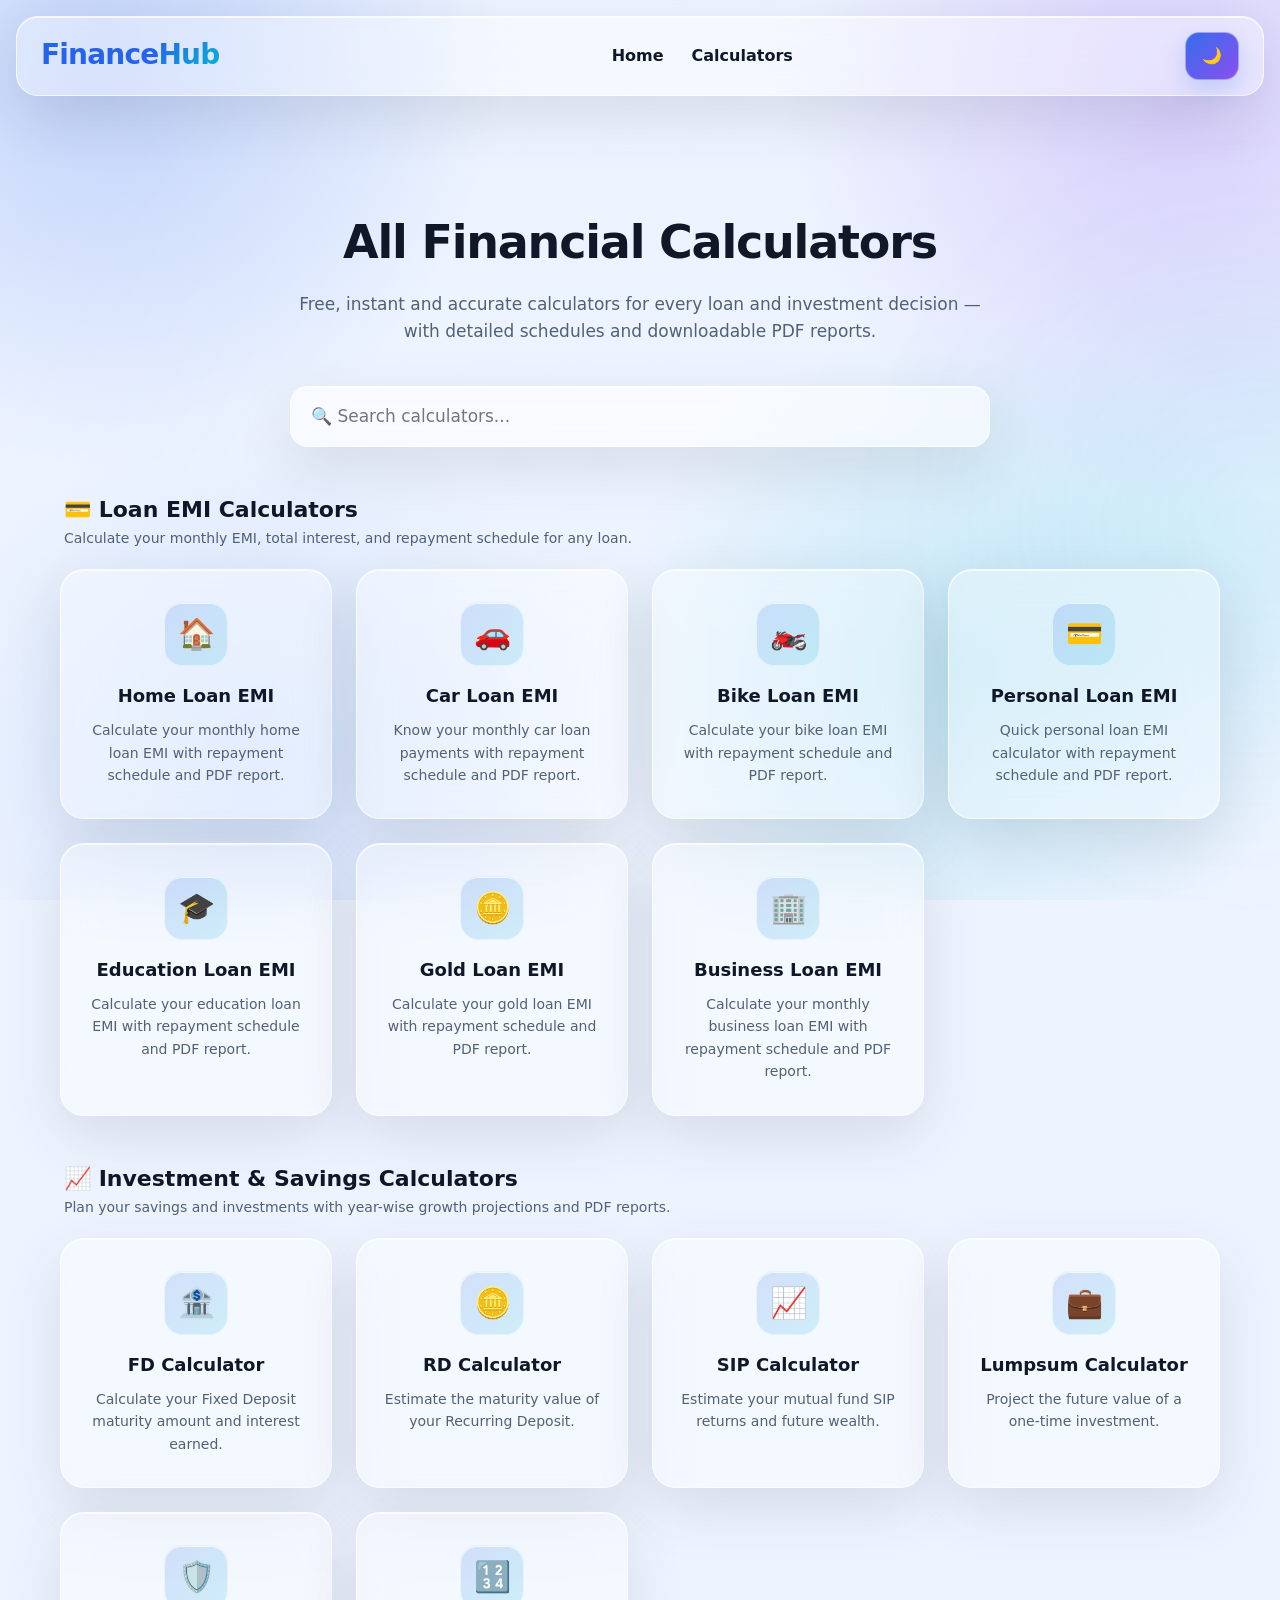
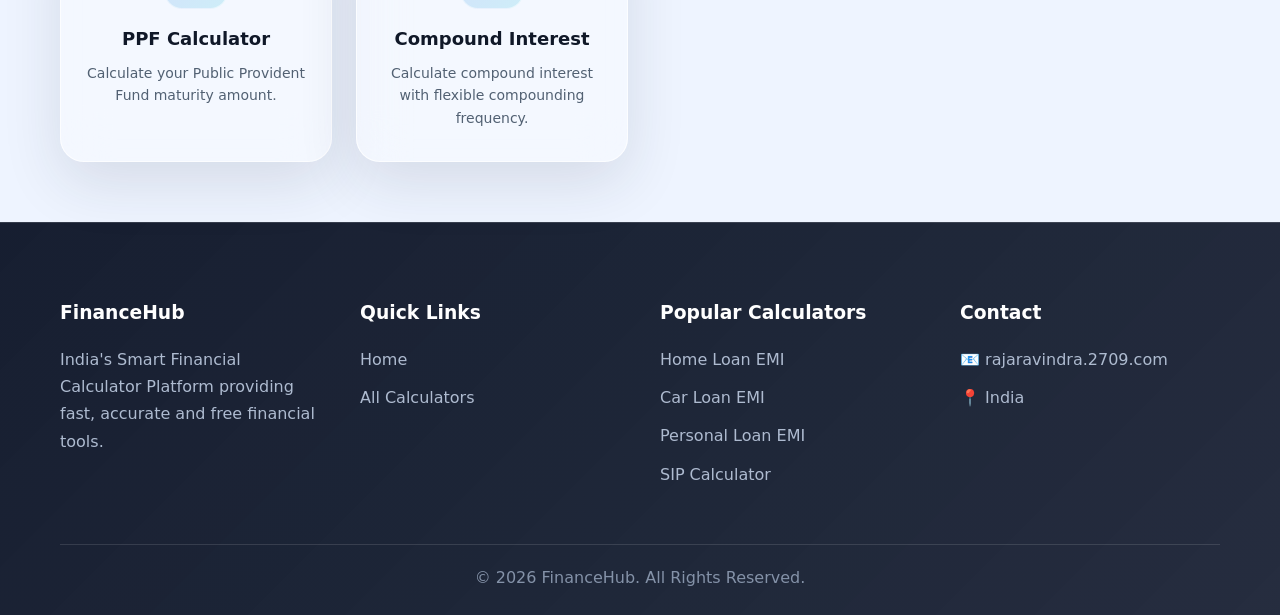
==== commit bc86576c: "Update calculators.html" ====
--- a/calculators.html
+++ b/calculators.html
@@ -178,7 +178,7 @@
             <div class="footer-column">
                 <h3>Contact</h3>
 
-                <p>📧 support@financehub.com</p>
+                <p>📧 rajaravindra.2709.com</p>
                 <p>📍 India</p>
             </div>
 
